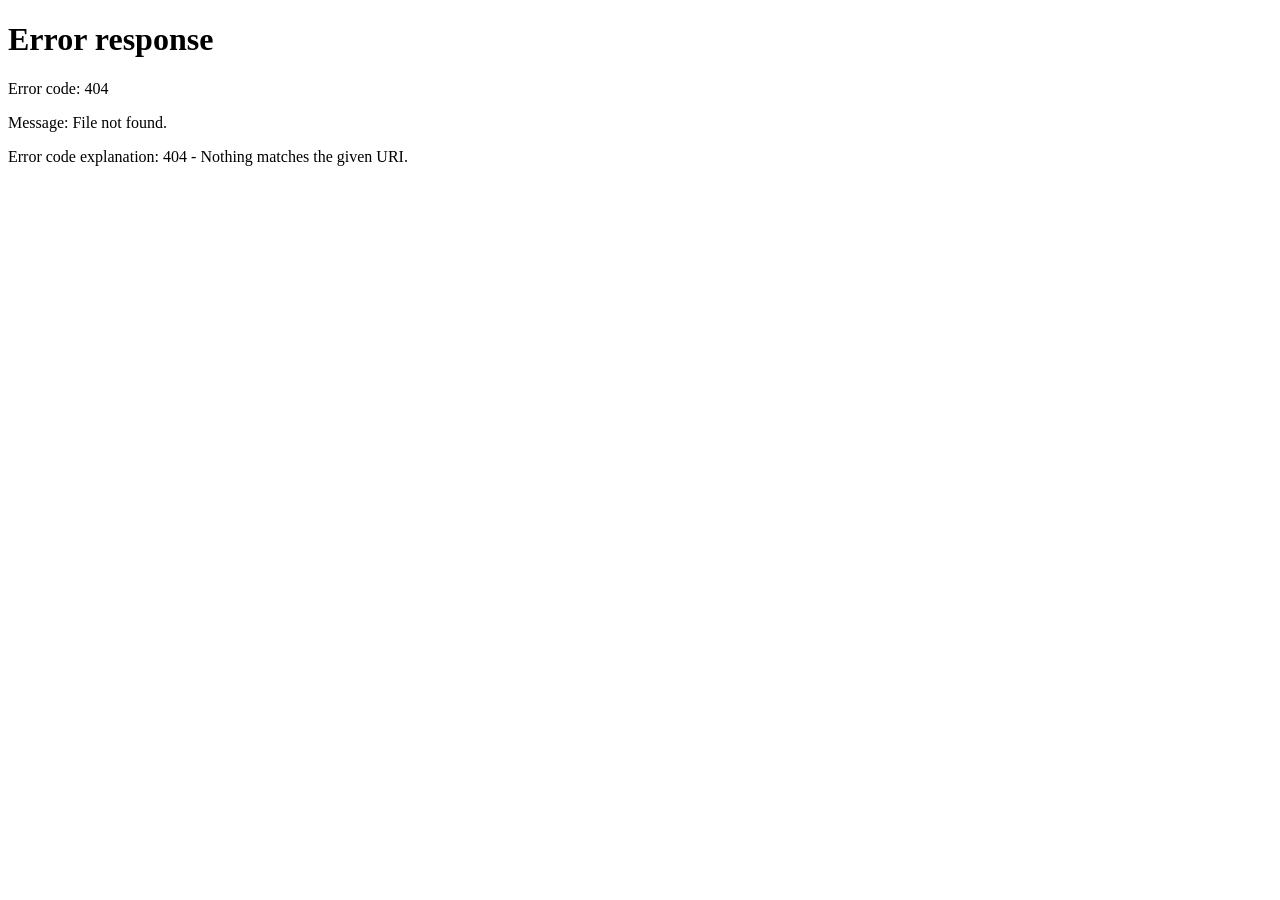
==== index.html @ fe5277d0 "Caderno de estudo SIN5013 como site estático Adiciona index.html de entrada, README, .nojekyll e .gi" ====
<!doctype html>
<html lang="pt-BR">
<head>
<meta charset="utf-8">
<meta name="viewport" content="width=device-width,initial-scale=1">
<title>SIN5013 · Caderno de estudo</title>
<meta name="description" content="Caderno de estudo de SIN5013: teoria, demonstrações, 113 desafios resolvidos e laboratórios interativos baseados em oito aulas.">
<link rel="canonical" href="https://guilhermealj.github.io/sin5013-estudo/SIN5013-estudo.html">
<meta http-equiv="refresh" content="0; url=SIN5013-estudo.html">
<style>
:root{color-scheme:light}
body{margin:0;min-height:100vh;display:grid;place-items:center;background:#f4f3ed;color:#172d29;
     font-family:Inter,"Segoe UI",Arial,sans-serif;line-height:1.65;padding:24px}
.card{max-width:34rem;text-align:center}
h1{font-family:Georgia,"Times New Roman",serif;font-weight:500;font-size:clamp(32px,5vw,49px);
   letter-spacing:-.025em;line-height:1.18;margin:0 0 .5em}
p{color:#52635d;margin:.6em 0 1.4em}
a{display:inline-block;background:#1c5d49;color:#fffef9;text-decoration:none;
  padding:13px 26px;border-radius:9px;font-weight:650}
a:hover{background:#174c3c}
small{display:block;margin-top:1.6em;color:#52635d;font-size:13px}
</style>
</head>
<body>
<div class="card">
  <h1>SIN5013 · Caderno de estudo</h1>
  <p>Abrindo o caderno. Se nada acontecer, use o botão abaixo.</p>
  <a href="SIN5013-estudo.html">Abrir o caderno</a>
  <small>O arquivo tem cerca de 22 MB, pois traz as 274 páginas embutidas. A primeira carga pode demorar.</small>
</div>
</body>
</html>
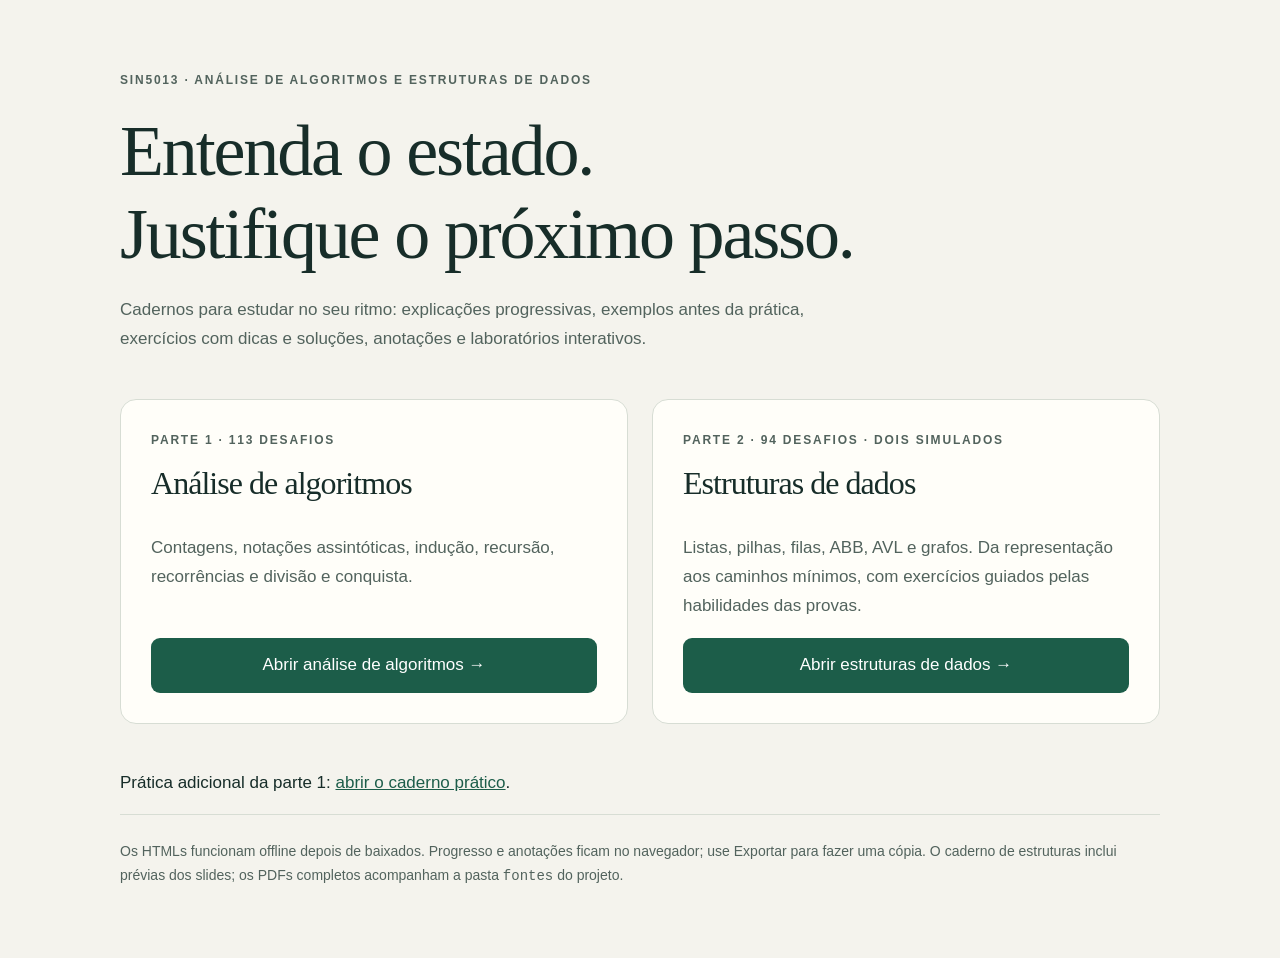
==== commit 1235f6f2: "Adiciona caderno de estruturas de dados e padrão editorial" ====
--- a/index.html
+++ b/index.html
@@ -1,32 +1,4 @@
 <!doctype html>
-<html lang="pt-BR">
-<head>
-<meta charset="utf-8">
-<meta name="viewport" content="width=device-width,initial-scale=1">
-<title>SIN5013 · Caderno de estudo</title>
-<meta name="description" content="Caderno de estudo de SIN5013: teoria, demonstrações, 113 desafios resolvidos e laboratórios interativos baseados em oito aulas.">
-<link rel="canonical" href="https://guilhermealj.github.io/sin5013-estudo/SIN5013-estudo.html">
-<meta http-equiv="refresh" content="0; url=SIN5013-estudo.html">
-<style>
-:root{color-scheme:light}
-body{margin:0;min-height:100vh;display:grid;place-items:center;background:#f4f3ed;color:#172d29;
-     font-family:Inter,"Segoe UI",Arial,sans-serif;line-height:1.65;padding:24px}
-.card{max-width:34rem;text-align:center}
-h1{font-family:Georgia,"Times New Roman",serif;font-weight:500;font-size:clamp(32px,5vw,49px);
-   letter-spacing:-.025em;line-height:1.18;margin:0 0 .5em}
-p{color:#52635d;margin:.6em 0 1.4em}
-a{display:inline-block;background:#1c5d49;color:#fffef9;text-decoration:none;
-  padding:13px 26px;border-radius:9px;font-weight:650}
-a:hover{background:#174c3c}
-small{display:block;margin-top:1.6em;color:#52635d;font-size:13px}
-</style>
-</head>
-<body>
-<div class="card">
-  <h1>SIN5013 · Caderno de estudo</h1>
-  <p>Abrindo o caderno. Se nada acontecer, use o botão abaixo.</p>
-  <a href="SIN5013-estudo.html">Abrir o caderno</a>
-  <small>O arquivo tem cerca de 22 MB, pois traz as 274 páginas embutidas. A primeira carga pode demorar.</small>
-</div>
-</body>
-</html>
+<html lang="pt-BR"><head><meta charset="utf-8"><meta name="viewport" content="width=device-width,initial-scale=1"><title>SIN5013 · Cadernos de estudo</title><meta name="description" content="Cadernos offline de análise de algoritmos e estruturas de dados de SIN5013."><style>
+:root{color-scheme:light}*{box-sizing:border-box}body{margin:0;background:#f4f3ed;color:#172d29;font:17px/1.7 Inter,Segoe UI,Arial,sans-serif}main{max-width:1100px;padding:70px 30px;margin:auto}.eyebrow{font-size:12px;font-weight:700;letter-spacing:.15em;color:#52635d}h1,h2{font-family:Georgia,serif;font-weight:500;line-height:1.15;letter-spacing:-.03em}h1{font-size:clamp(42px,7vw,72px);margin:20px 0}h2{font-size:32px;margin:15px 0}.intro{max-width:690px;color:#52635d}.grid{display:grid;grid-template-columns:1fr 1fr;gap:24px;margin:45px 0}.card{background:#fffef9;border:1px solid #d7ddd4;border-radius:16px;padding:30px;display:flex;flex-direction:column}.card p{color:#52635d}.card a{margin-top:auto;display:block;text-align:center;background:#1c5d49;color:white;padding:13px 18px;border-radius:9px;text-decoration:none}a{color:#1c5d49}a:focus-visible{outline:3px solid #be8a28;outline-offset:4px}footer{border-top:1px solid #d7ddd4;padding-top:25px;font-size:14px;color:#52635d}@media(max-width:700px){main{padding:38px 22px}.grid{grid-template-columns:1fr}.card{padding:24px}}
+</style></head><body><main><div class="eyebrow">SIN5013 · ANÁLISE DE ALGORITMOS E ESTRUTURAS DE DADOS</div><h1>Entenda o estado.<br>Justifique o próximo passo.</h1><p class="intro">Cadernos para estudar no seu ritmo: explicações progressivas, exemplos antes da prática, exercícios com dicas e soluções, anotações e laboratórios interativos.</p><div class="grid"><article class="card"><div class="eyebrow">PARTE 1 · 113 DESAFIOS</div><h2>Análise de algoritmos</h2><p>Contagens, notações assintóticas, indução, recursão, recorrências e divisão e conquista.</p><a href="SIN5013-estudo.html">Abrir análise de algoritmos →</a></article><article class="card"><div class="eyebrow">PARTE 2 · 94 DESAFIOS · DOIS SIMULADOS</div><h2>Estruturas de dados</h2><p>Listas, pilhas, filas, ABB, AVL e grafos. Da representação aos caminhos mínimos, com exercícios guiados pelas habilidades das provas.</p><a href="SIN5013-estruturas-de-dados.html">Abrir estruturas de dados →</a></article></div><p>Prática adicional da parte 1: <a href="SIN5013-caderno-pratico-v2.html">abrir o caderno prático</a>.</p><footer>Os HTMLs funcionam offline depois de baixados. Progresso e anotações ficam no navegador; use Exportar para fazer uma cópia. O caderno de estruturas inclui prévias dos slides; os PDFs completos acompanham a pasta <code>fontes</code> do projeto.</footer></main></body></html>
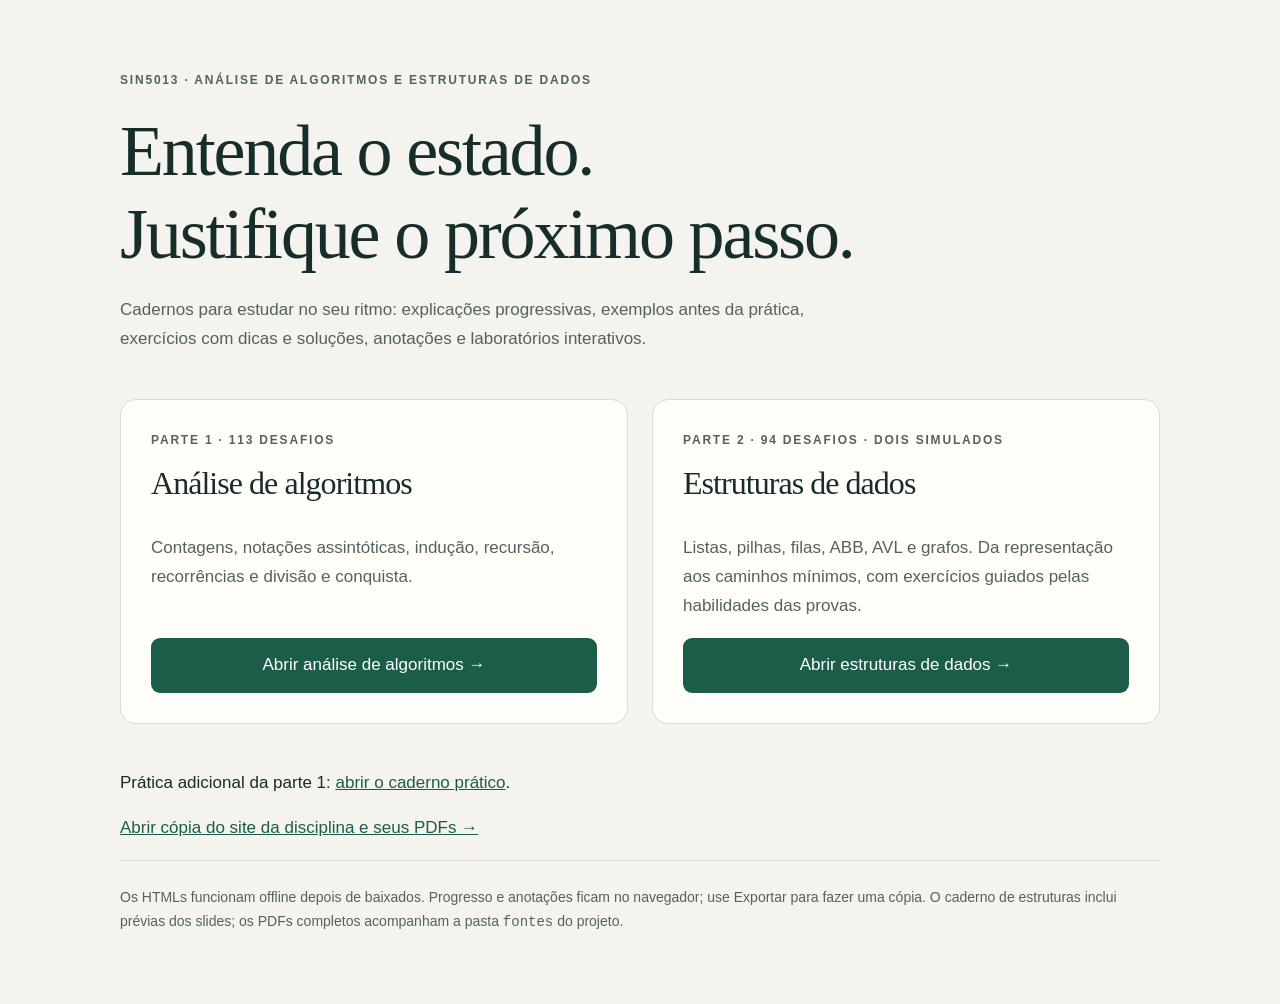
==== commit 674078b3: "Completa espelhamento da disciplina e links locais" ====
--- a/index.html
+++ b/index.html
@@ -1,4 +1,4 @@
 <!doctype html>
 <html lang="pt-BR"><head><meta charset="utf-8"><meta name="viewport" content="width=device-width,initial-scale=1"><title>SIN5013 · Cadernos de estudo</title><meta name="description" content="Cadernos offline de análise de algoritmos e estruturas de dados de SIN5013."><style>
 :root{color-scheme:light}*{box-sizing:border-box}body{margin:0;background:#f4f3ed;color:#172d29;font:17px/1.7 Inter,Segoe UI,Arial,sans-serif}main{max-width:1100px;padding:70px 30px;margin:auto}.eyebrow{font-size:12px;font-weight:700;letter-spacing:.15em;color:#52635d}h1,h2{font-family:Georgia,serif;font-weight:500;line-height:1.15;letter-spacing:-.03em}h1{font-size:clamp(42px,7vw,72px);margin:20px 0}h2{font-size:32px;margin:15px 0}.intro{max-width:690px;color:#52635d}.grid{display:grid;grid-template-columns:1fr 1fr;gap:24px;margin:45px 0}.card{background:#fffef9;border:1px solid #d7ddd4;border-radius:16px;padding:30px;display:flex;flex-direction:column}.card p{color:#52635d}.card a{margin-top:auto;display:block;text-align:center;background:#1c5d49;color:white;padding:13px 18px;border-radius:9px;text-decoration:none}a{color:#1c5d49}a:focus-visible{outline:3px solid #be8a28;outline-offset:4px}footer{border-top:1px solid #d7ddd4;padding-top:25px;font-size:14px;color:#52635d}@media(max-width:700px){main{padding:38px 22px}.grid{grid-template-columns:1fr}.card{padding:24px}}
-</style></head><body><main><div class="eyebrow">SIN5013 · ANÁLISE DE ALGORITMOS E ESTRUTURAS DE DADOS</div><h1>Entenda o estado.<br>Justifique o próximo passo.</h1><p class="intro">Cadernos para estudar no seu ritmo: explicações progressivas, exemplos antes da prática, exercícios com dicas e soluções, anotações e laboratórios interativos.</p><div class="grid"><article class="card"><div class="eyebrow">PARTE 1 · 113 DESAFIOS</div><h2>Análise de algoritmos</h2><p>Contagens, notações assintóticas, indução, recursão, recorrências e divisão e conquista.</p><a href="SIN5013-estudo.html">Abrir análise de algoritmos →</a></article><article class="card"><div class="eyebrow">PARTE 2 · 94 DESAFIOS · DOIS SIMULADOS</div><h2>Estruturas de dados</h2><p>Listas, pilhas, filas, ABB, AVL e grafos. Da representação aos caminhos mínimos, com exercícios guiados pelas habilidades das provas.</p><a href="SIN5013-estruturas-de-dados.html">Abrir estruturas de dados →</a></article></div><p>Prática adicional da parte 1: <a href="SIN5013-caderno-pratico-v2.html">abrir o caderno prático</a>.</p><footer>Os HTMLs funcionam offline depois de baixados. Progresso e anotações ficam no navegador; use Exportar para fazer uma cópia. O caderno de estruturas inclui prévias dos slides; os PDFs completos acompanham a pasta <code>fontes</code> do projeto.</footer></main></body></html>+</style></head><body><main><div class="eyebrow">SIN5013 · ANÁLISE DE ALGORITMOS E ESTRUTURAS DE DADOS</div><h1>Entenda o estado.<br>Justifique o próximo passo.</h1><p class="intro">Cadernos para estudar no seu ritmo: explicações progressivas, exemplos antes da prática, exercícios com dicas e soluções, anotações e laboratórios interativos.</p><div class="grid"><article class="card"><div class="eyebrow">PARTE 1 · 113 DESAFIOS</div><h2>Análise de algoritmos</h2><p>Contagens, notações assintóticas, indução, recursão, recorrências e divisão e conquista.</p><a href="SIN5013-estudo.html">Abrir análise de algoritmos →</a></article><article class="card"><div class="eyebrow">PARTE 2 · 94 DESAFIOS · DOIS SIMULADOS</div><h2>Estruturas de dados</h2><p>Listas, pilhas, filas, ABB, AVL e grafos. Da representação aos caminhos mínimos, com exercícios guiados pelas habilidades das provas.</p><a href="SIN5013-estruturas-de-dados.html">Abrir estruturas de dados →</a></article></div><p>Prática adicional da parte 1: <a href="SIN5013-caderno-pratico-v2.html">abrir o caderno prático</a>.</p><p><a href="site-disciplina/">Abrir cópia do site da disciplina e seus PDFs →</a></p><footer>Os HTMLs funcionam offline depois de baixados. Progresso e anotações ficam no navegador; use Exportar para fazer uma cópia. O caderno de estruturas inclui prévias dos slides; os PDFs completos acompanham a pasta <code>fontes</code> do projeto.</footer></main></body></html>
